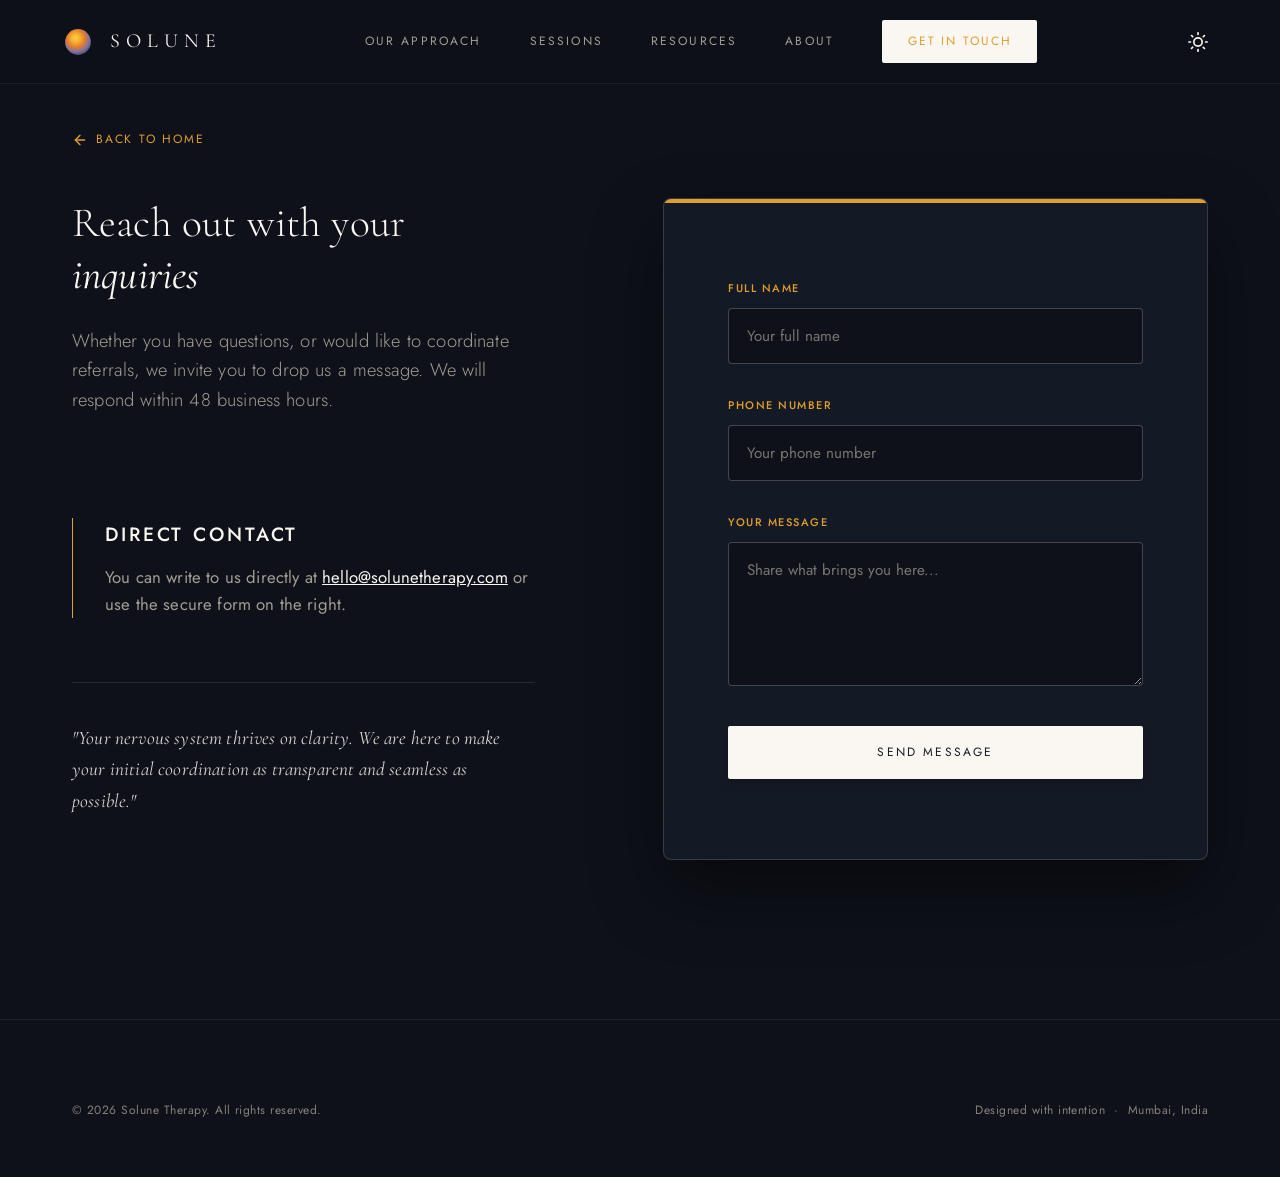
==== contact.html @ ceb23620 "Refactor contact paths, add discovery call form page, and optimize secondary page typography" ====
<!DOCTYPE html>
<html lang="en">
<head>
  <meta charset="UTF-8">
  <meta name="viewport" content="width=device-width, initial-scale=1.0">
  <meta name="description" content="Get in Touch with Solune Therapy — Clinical psychology practice in Mumbai. Secure contact form for general inquiries, coordination, and partnerships.">
  <title>Get in Touch — Solune Therapy</title>
  
  <!-- Preconnect and Load Google Fonts -->
  <link rel="preconnect" href="https://fonts.googleapis.com">
  <link rel="preconnect" href="https://fonts.gstatic.com" crossorigin>
  <link href="https://fonts.googleapis.com/css2?family=Cormorant+Garamond:ital,wght@0,300;0,400;0,500;0,600;1,300;1,400;1,500&family=Jost:wght@300;400;500;600&display=swap" rel="stylesheet">
  
  <!-- External Premium Stylesheet -->
  <link rel="stylesheet" href="style.css">

  <!-- Theme Initialization Blocker to prevent Flash of Light Theme (FOUC) -->
  <script>
    (function () {
      const savedTheme = localStorage.getItem('theme');
      if (savedTheme === 'light') {
        document.documentElement.setAttribute('data-theme', 'light');
      } else {
        document.documentElement.setAttribute('data-theme', 'dark');
      }
    })();
  </script>
</head>
<body>

  <!-- ── RESPONSIVE NAVIGATION BAR ── -->
  <nav id="navbar">
    <a class="nav-brand" href="index.html#navbar" aria-label="Solune Therapy Home">
      <svg viewBox="0 0 100 100" width="28" height="28" xmlns="http://www.w3.org/2000/svg" aria-hidden="true">
        <defs>
          <radialGradient id="logo-orb-grad" cx="45%" cy="38%" r="80%" fx="40%" fy="34%">
            <stop offset="0%" stop-color="#FFCF45" />
            <stop offset="22%" stop-color="#F5B030" />
            <stop offset="42%" stop-color="#E87E28" />
            <stop offset="63%" stop-color="#8A7298" />
            <stop offset="81%" stop-color="#3F5285" />
            <stop offset="100%" stop-color="#2E3F6E" />
          </radialGradient>
        </defs>
        <circle cx="50" cy="50" r="46" fill="url(#logo-orb-grad)" />
      </svg>
      <span class="nav-wordmark">SOLUNE</span>
    </a>
    
    <div class="nav-links" id="navLinks">
      <a href="index.html#philosophy">Our Approach</a>
      <a href="index.html#sessions">Sessions</a>
      <a href="resources.html">Resources</a>
      <a href="index.html#about">About</a>
      <a href="contact.html" class="btn-nav" style="color: var(--color-gold);">Get in Touch</a>
    </div>
    
    <div class="nav-actions">
      <button class="theme-toggle" id="themeToggle" aria-label="Toggle Dark/Light Mode">
        <!-- Moon Icon (shown in light mode) -->
        <svg class="moon-icon" width="20" height="20" viewBox="0 0 24 24" fill="none" stroke="currentColor" stroke-width="2" stroke-linecap="round" stroke-linejoin="round">
          <path d="M21 12.79A9 9 0 1 1 11.21 3 7 7 0 0 0 21 12.79z"></path>
        </svg>
        <!-- Sun Icon (shown in dark mode) -->
        <svg class="sun-icon" width="20" height="20" viewBox="0 0 24 24" fill="none" stroke="currentColor" stroke-width="2" stroke-linecap="round" stroke-linejoin="round">
          <circle cx="12" cy="12" r="5"></circle>
          <line x1="12" y1="1" x2="12" y2="3"></line>
          <line x1="12" y1="21" x2="12" y2="23"></line>
          <line x1="4.22" y1="4.22" x2="5.64" y2="5.64"></line>
          <line x1="18.36" y1="18.36" x2="19.78" y2="19.78"></line>
          <line x1="1" y1="12" x2="3" y2="12"></line>
          <line x1="21" y1="12" x2="23" y2="12"></line>
          <line x1="4.22" y1="19.72" x2="5.64" y2="18.3"></line>
          <line x1="18.36" y1="5.64" x2="19.78" y2="4.22"></line>
        </svg>
      </button>
      
      <button class="nav-hamburger" id="hamburgerBtn" aria-label="Toggle Navigation Menu" aria-expanded="false" aria-controls="mobileMenu">
        <span></span>
        <span></span>
        <span></span>
      </button>
    </div>
  </nav>

  <!-- Fullscreen Mobile Navigation Menu Overlay -->
  <div class="mobile-menu" id="mobileMenu" aria-hidden="true">
    <a href="index.html#philosophy" class="mobile-link">Our Approach</a>
    <a href="index.html#sessions" class="mobile-link">Sessions</a>
    <a href="resources.html" class="mobile-link">Resources</a>
    <a href="index.html#about" class="mobile-link">About</a>
    <a href="contact.html" class="btn-nav mobile-link">Get in Touch</a>
  </div>

  <!-- ── SPLIT CONTACT SECTION ── -->
  <section class="contact-split-section">
    <div class="container">
      
      <!-- Back to Home Link -->
      <a href="index.html" class="btn-back-link fade-in" style="margin-bottom: 3rem; margin-top: 0;">
        <svg width="16" height="16" viewBox="0 0 24 24" fill="none" stroke="currentColor" stroke-width="2" stroke-linecap="round" stroke-linejoin="round" aria-hidden="true">
          <line x1="19" y1="12" x2="5" y2="12"></line>
          <polyline points="12 19 5 12 12 5"></polyline>
        </svg>
        Back to Home
      </a>

      <div class="contact-split-grid">
        
        <!-- Left Editorial Column -->
        <div class="contact-info-col fade-in">
          <h1 class="contact-page-title">Reach out with your <em>inquiries</em> </h1>
          <p class="contact-page-desc">
            Whether you have questions, or would like to coordinate referrals, we invite you to drop us a message. We will respond within 48 business hours.
          </p>
          
          <div class="contact-info-blocks">
            <div class="info-block">
              <!-- <h2 class="info-block-title">General Correspondence</h2> -->
              <!-- <p class="info-block-text">
                For administrative details, scheduling support, or billing requests. We aim to respond to all written notes within 48 business hours.
              </p> -->
            </div>
            
            <div class="info-block">
              <h2 class="info-block-title">Direct Contact</h2>
              <p class="info-block-text">
                You can write to us directly at <a href="mailto:hello@solunetherapy.com">hello@solunetherapy.com</a> or use the secure form on the right.
              </p>
            </div>
          </div>
          
          <p class="contact-warm-note">
            "Your nervous system thrives on clarity. We are here to make your initial coordination as transparent and seamless as possible."
          </p>
        </div>
        
        <!-- Right Form Card Column -->
        <div class="contact-form-col fade-in delay-200">
          <form id="contactForm" class="contact-card-premium">
            <div class="form-group">
              <label for="contact-name">Full Name</label>
              <input type="text" id="contact-name" name="entry.1241017268" placeholder="Your full name" required>
            </div>
            
            <div class="form-group">
              <label for="contact-phone">Phone Number</label>
              <input type="tel" id="contact-phone" name="entry.153160068" placeholder="Your phone number" required>
            </div>
            
            <div class="form-group">
              <label for="contact-message">Your Message</label>
              <textarea id="contact-message" name="entry.1226630906" placeholder="Share what brings you here..." rows="5" required></textarea>
            </div>
            
            <div class="form-submit">
              <button type="submit" id="submitBtn" class="btn-primary" style="width: 100%;">Send Message</button>
            </div>
            
            <div id="formStatus" class="form-status-message" style="margin-top: 2rem;"></div>
          </form>
        </div>
        
      </div>
    </div>
  </section>

  <!-- ── FOOTER SECTION ── -->
  <footer>
    <div class="container">
      <div class="footer-inner">
        <p class="footer-copy">© 2026 Solune Therapy. All rights reserved.</p>
        <p class="footer-copy">Designed with intention &nbsp;·&nbsp; Mumbai, India</p>
      </div>
    </div>
  </footer>

  <!-- ── DYNAMIC JAVASCRIPT BEHAVIORS ── -->
  <script>
    document.addEventListener('DOMContentLoaded', () => {
      
      // ── THEME SWITCHING (DARK / LIGHT MODE) ──
      const themeToggle = document.getElementById('themeToggle');
      if (themeToggle) {
        themeToggle.addEventListener('click', () => {
          const currentTheme = document.documentElement.getAttribute('data-theme');
          const newTheme = currentTheme === 'dark' ? 'light' : 'dark';
          document.documentElement.setAttribute('data-theme', newTheme);
          localStorage.setItem('theme', newTheme);
        });
      }
      
      // ── NAVBAR SCROLL SHRUNK EFFECT ──
      const navbar = document.getElementById('navbar');
      window.addEventListener('scroll', () => {
        if (window.scrollY > 50) {
          navbar.classList.add('scrolled');
        } else {
          navbar.classList.remove('scrolled');
        }
      });

      // ── MOBILE MENU OVERLAY ──
      const hamburgerBtn = document.getElementById('hamburgerBtn');
      const mobileMenu = document.getElementById('mobileMenu');
      const mobileLinks = document.querySelectorAll('.mobile-link');

      function toggleMenu() {
        const isOpen = hamburgerBtn.classList.toggle('open');
        mobileMenu.classList.toggle('open');
        hamburgerBtn.setAttribute('aria-expanded', isOpen);
        mobileMenu.setAttribute('aria-hidden', !isOpen);
        document.body.style.overflow = isOpen ? 'hidden' : '';
      }

      hamburgerBtn.addEventListener('click', toggleMenu);
      mobileLinks.forEach(link => {
        link.addEventListener('click', () => {
          if (hamburgerBtn.classList.contains('open')) {
            toggleMenu();
          }
        });
      });

      // ── HEADLESS GOOGLE FORM BACKGROUND SUBMISSION ──
      const contactForm = document.getElementById('contactForm');
      const formStatus = document.getElementById('formStatus');
      const submitBtn = document.getElementById('submitBtn');

      if (contactForm) {
        contactForm.addEventListener('submit', (e) => {
          e.preventDefault();
          
          // Show sending status
          submitBtn.disabled = true;
          submitBtn.textContent = 'Sending...';
          formStatus.className = 'form-status-message';
          formStatus.textContent = '';

          const googleFormUrl = 'https://docs.google.com/forms/d/e/1FAIpQLScMYnf0p0vIUSnEUHN1Z_T4plshThfaB1vK6Vv3VLRre32qUw/formResponse';
          const formData = new FormData(contactForm);

          fetch(googleFormUrl, {
            method: 'POST',
            body: formData,
            mode: 'no-cors' // Silent post bypasses CORS restrictions
          })
          .then(() => {
            // Success
            submitBtn.disabled = false;
            submitBtn.textContent = 'Send Message';
            formStatus.className = 'form-status-message success';
            formStatus.textContent = 'Thank you. Your message has been received, and we will get back to you soon.';
            contactForm.reset();
          })
          .catch((error) => {
            // Error handling
            submitBtn.disabled = false;
            submitBtn.textContent = 'Send Message';
            formStatus.className = 'form-status-message error';
            formStatus.textContent = 'An error occurred. Please write directly to hello@solunetherapy.com.';
            console.error('Submission error:', error);
          });
        });
      }

      // ── SCROLL REVEAL INTERSECTION OBSERVER ──
      const observerOptions = {
        root: null,
        rootMargin: '0px',
        threshold: 0.12
      };

      const fadeObserver = new IntersectionObserver((entries, observer) => {
        entries.forEach(entry => {
          if (entry.isIntersecting) {
            entry.target.classList.add('visible');
            observer.unobserve(entry.target); // Unobserve to play animation only once
          }
        });
      }, observerOptions);

      document.querySelectorAll('.fade-in').forEach(element => {
        fadeObserver.observe(element);
      });
    });
  </script>

</body>
</html>
---- style.css ----
/* 
  Solune Therapy — Official Design System & Stylesheet
  Crafted with premium editorial styling, fluid animations, and a rich aesthetic.
*/

/* ── DESIGN SYSTEM VARIABLES ── */
:root {
  /* Constant Base Color Palette */
  --color-linen:       #FBF9F5; /* Pristine Warm Silk Ivory canvas */
  --color-cream:       #EFECE3; /* Soft tactile Warm Sand Linen panels & cards */
  --color-navy:        #253457; /* Rich, authoritative editorial slate-navy */
  --color-navy-mid:    #36476E; /* Medium slate-navy for active/hover */
  --color-slate:       #6B7FA8; /* Muted slate blue */
  --color-gold:        #E09E2D; /* Warm, radiant burnished gold highlight */
  --color-gold-light:  #F5B030; /* Glowing warm yellow gold */
  --color-amber:       #D66F23; /* Rich organic terracotta copper */
  --color-mauve:       #8A7298; /* Elegant signature mauve-purple */
  --color-stone:       #807B73; /* Refined, readable warm-taupe body text */
  --color-border:      #DFDACF; /* Very soft tactile paper-gray border */
  --color-border-light:#ECE7DB; /* Extremely subtle warm divider tone */
  --color-white:       #FFFFFF;
  
  /* Fonts */
  --font-serif:        'Cormorant Garamond', Georgia, serif;
  --font-sans:         'Jost', system-ui, -apple-system, BlinkMacSystemFont, sans-serif;
  
  /* Layout */
  --max-width:         1200px;
  --transition-smooth: all 0.4s cubic-bezier(0.25, 0.8, 0.25, 1);
  --transition-fast:   all 0.2s ease-in-out;

  /* Semantic Theme-dependent Variables (Default Light Theme) */
  --bg-primary:          var(--color-linen);
  --bg-secondary:        var(--color-cream);
  --bg-about:            var(--color-navy);
  --text-primary:        var(--color-navy);
  --text-secondary:      var(--color-stone);
  --text-highlight:      var(--color-mauve);
  --border-color:        var(--color-border);
  --border-light:        var(--color-border-light);
  --nav-bg:              rgba(251, 249, 245, 0.9);
  --nav-bg-scrolled:     rgba(251, 249, 245, 0.95);
  --nav-shadow:          rgba(37, 52, 87, 0.03);
  --btn-hover-shadow:    rgba(37, 52, 87, 0.15);
  --btn-ghost-hover-bg:  rgba(37, 52, 87, 0.02);
  --card-hover-shadow:   rgba(37, 52, 87, 0.04);
  --card-hover-border:   rgba(37, 52, 87, 0.12);
  --text-about:          rgba(251, 249, 245, 0.75);
  --text-about-title:    var(--color-linen);
  --input-bg:            #E6E2D8;
  --input-text:          var(--color-navy);
  --mobile-menu-bg:      var(--color-linen);
}

/* Premium Cozy Obsidian Dark Mode Theme Overrides */
[data-theme="dark"] {
  /* In-place overrides of original colors for non-re-engineered CSS lines */
  --color-linen:       #0E1119; /* Deep Obsidian Midnight */
  --color-cream:       #161A23; /* Warm Charcoal Ink panel */
  --color-navy:        #FAF7F2; /* Cream Soft White */
  --color-navy-mid:    #EDEBE6; /* Muted soft white for hover */
  --color-slate:       #A39E93; /* Warm muted stone gray */
  --color-mauve:       #BAA0C4; /* Lavender Mauve */
  --color-stone:       #A39E93; /* Warm stone for readable body copy */
  --color-border:      rgba(255, 255, 255, 0.12); /* Translucent thin border */
  --color-border-light:rgba(255, 255, 255, 0.06); /* Translucent thinner divider */
  --color-white:       #161A23;

  /* Overrides for semantic variable properties */
  --bg-primary:          #0E1119;
  --bg-secondary:        #161A23;
  --bg-about:            #1A1E29; /* Contrast warm dark slate */
  --text-primary:        #FAF7F2;
  --text-secondary:      #A39E93;
  --text-highlight:      #BAA0C4;
  --border-color:        rgba(255, 255, 255, 0.12);
  --border-light:        rgba(255, 255, 255, 0.06);
  --nav-bg:              rgba(14, 17, 25, 0.9);
  --nav-bg-scrolled:     rgba(14, 17, 25, 0.95);
  --nav-shadow:          rgba(0, 0, 0, 0.2);
  --btn-hover-shadow:    rgba(0, 0, 0, 0.25);
  --btn-ghost-hover-bg:  rgba(255, 255, 255, 0.04);
  --card-hover-shadow:   rgba(0, 0, 0, 0.3);
  --card-hover-border:   rgba(255, 255, 255, 0.25);
  --text-about:          rgba(250, 247, 242, 0.75);
  --text-about-title:    #FAF7F2;
  --input-bg:            #1A1E29;
  --input-text:          #FAF7F2;
  --mobile-menu-bg:      #0E1119;
}

/* ── RESET & BASE STYLES ── */
*, *::before, *::after {
  box-sizing: border-box;
  margin: 0;
  padding: 0;
}

html {
  scroll-behavior: smooth;
  scroll-padding-top: 5rem; /* Offsets fixed navbar during scroll */
}

body {
  font-family: var(--font-sans);
  background-color: var(--bg-primary);
  color: var(--text-primary);
  font-weight: 400;
  line-height: 1.75;
  letter-spacing: 0.01em;
  overflow-x: hidden;
  -webkit-font-smoothing: antialiased;
  -moz-osx-font-smoothing: grayscale;
  transition: background-color 0.4s ease, color 0.4s ease, border-color 0.4s ease, box-shadow 0.4s ease;
}

/* Smooth premium theme-switching transitions for all brand/layout base elements */
section, footer, h1, h2, h3, h4, p, span, a, input, button, svg, circle, hr, .strip {
  transition: background-color 0.4s ease, color 0.4s ease, border-color 0.4s ease, fill 0.4s ease, stroke 0.4s ease;
}

/* ── UTILITIES & WRAPPERS ── */
.container {
  max-width: var(--max-width);
  margin: 0 auto;
  padding: 0 2rem;
  width: 100%;
}

img {
  max-width: 100%;
  height: auto;
  display: block;
}

section {
  padding: 8rem 0;
  position: relative;
}

/* Typography elements */
em {
  font-style: italic;
  font-family: var(--font-serif);
}

.section-label {
  font-family: var(--font-sans);
  font-size: 12px;
  font-weight: 500;
  letter-spacing: 0.28em;
  text-transform: uppercase;
  color: var(--color-gold);
  margin-bottom: 1.25rem;
  display: inline-block;
}

.section-title {
  font-family: var(--font-serif);
  font-size: clamp(35px, 4.5vw, 55px);
  font-weight: 400;
  line-height: 1.15;
  color: var(--color-navy);
  letter-spacing: -0.01em;
}

.section-title em {
  color: var(--color-mauve);
}

/* ── NAVIGATION BAR ── */
nav {
  position: fixed;
  top: 0;
  left: 0;
  right: 0;
  z-index: 1000;
  display: flex;
  align-items: center;
  justify-content: space-between;
  padding: 1.25rem 4rem;
  background: var(--nav-bg);
  backdrop-filter: blur(16px);
  -webkit-backdrop-filter: blur(16px);
  border-bottom: 0.5px solid var(--color-border-light);
  transition: var(--transition-smooth);
}

nav.scrolled {
  padding: 1rem 4rem;
  background: var(--nav-bg-scrolled);
  box-shadow: 0 4px 30px var(--nav-shadow);
}

.nav-brand {
  display: flex;
  align-items: center;
  gap: 12px;
  text-decoration: none;
  transition: transform var(--transition-fast);
}

.nav-brand:hover {
  transform: scale(1.02);
}

.nav-brand svg {
  transition: transform 0.6s ease;
}

.nav-brand:hover svg {
  transform: rotate(15deg);
}

.nav-wordmark {
  font-family: var(--font-serif);
  font-size: 20px;
  font-weight: 400;
  letter-spacing: 0.3em;
  color: var(--color-navy);
  padding-left: 0.3em;
}

.nav-links {
  display: flex;
  align-items: center;
  gap: 3rem;
}

.nav-links a:not(.btn-nav) {
  font-family: var(--font-sans);
  font-size: 12px;
  font-weight: 400;
  letter-spacing: 0.18em;
  text-transform: uppercase;
  color: var(--color-stone);
  text-decoration: none;
  position: relative;
  padding: 0.4rem 0;
  transition: color 0.3s ease;
}

.nav-links a:not(.btn-nav)::after {
  content: '';
  position: absolute;
  bottom: 0;
  left: 0;
  width: 100%;
  height: 1px;
  background-color: var(--color-navy);
  transform: scaleX(0);
  transform-origin: right;
  transition: transform 0.3s cubic-bezier(0.25, 0.8, 0.25, 1);
}

.nav-links a:not(.btn-nav):hover {
  color: var(--color-navy);
}

.nav-links a:not(.btn-nav):hover::after {
  transform: scaleX(1);
  transform-origin: left;
}

/* Navigation button */
.btn-nav {
  font-family: var(--font-sans);
  font-size: 12px;
  font-weight: 400;
  letter-spacing: 0.16em;
  text-transform: uppercase;
  color: var(--color-cream);
  background-color: var(--color-navy);
  border: none;
  padding: 0.7rem 1.6rem;
  border-radius: 2px;
  cursor: pointer;
  text-decoration: none;
  display: inline-block;
  transition: var(--transition-smooth);
}

.btn-nav:hover {
  background-color: var(--color-navy-mid);
  transform: translateY(-1px);
  box-shadow: 0 4px 15px var(--btn-hover-shadow);
}

/* Navigation Actions (Toggle & Hamburger wrapper) */
.nav-actions {
  display: flex;
  align-items: center;
  gap: 1.5rem;
}

/* Theme Toggle Button */
.theme-toggle {
  background: none;
  border: none;
  cursor: pointer;
  color: var(--text-primary);
  display: flex;
  align-items: center;
  justify-content: center;
  padding: 0.5rem;
  border-radius: 50%;
  transition: background-color var(--transition-fast), color var(--transition-fast), transform var(--transition-smooth);
  position: relative;
}

.theme-toggle:hover {
  background-color: rgba(46, 66, 114, 0.05);
  transform: scale(1.08);
}

[data-theme="dark"] .theme-toggle:hover {
  background-color: rgba(255, 255, 255, 0.08);
}

.theme-toggle svg {
  stroke: currentColor;
  transition: transform 0.5s cubic-bezier(0.25, 0.8, 0.25, 1);
}

/* Toggle visibility of sun/moon icons based on theme */
.theme-toggle .sun-icon {
  display: none;
}

.theme-toggle .moon-icon {
  display: block;
}

[data-theme="dark"] .theme-toggle .sun-icon {
  display: block;
  transform: rotate(360deg);
}

[data-theme="dark"] .theme-toggle .moon-icon {
  display: none;
}

/* Hamburger menu button */
.nav-hamburger {
  display: none;
  flex-direction: column;
  justify-content: space-between;
  width: 22px;
  height: 14px;
  background: none;
  border: none;
  cursor: pointer;
  z-index: 200;
  padding: 0;
}

.nav-hamburger span {
  display: block;
  width: 100%;
  height: 1px;
  background-color: var(--color-navy);
  transition: var(--transition-smooth);
}

/* Hamburger active transformation */
.nav-hamburger.open span:nth-child(1) {
  transform: translateY(6.5px) rotate(45deg);
}

.nav-hamburger.open span:nth-child(2) {
  opacity: 0;
  transform: translateX(-10px);
}

.nav-hamburger.open span:nth-child(3) {
  transform: translateY(-6.5px) rotate(-45deg);
}

/* Fullscreen mobile navigation overlay */
.mobile-menu {
  position: fixed;
  top: 0;
  left: 0;
  width: 100vw;
  height: 100vh;
  background-color: var(--mobile-menu-bg);
  z-index: 900;
  display: flex;
  flex-direction: column;
  align-items: center;
  justify-content: center;
  gap: 2.25rem;
  opacity: 0;
  visibility: hidden;
  transition: opacity 0.4s ease, visibility 0.4s ease, background-color 0.4s ease;
  padding: 2rem;
}

.mobile-menu.open {
  opacity: 1;
  visibility: visible;
}

.mobile-menu a {
  font-family: var(--font-serif);
  font-size: 33px;
  font-weight: 400;
  color: var(--color-navy);
  text-decoration: none;
  letter-spacing: 0.05em;
  transition: color 0.3s ease, transform 0.3s ease;
}

.mobile-menu a:hover {
  color: var(--color-mauve);
  transform: scale(1.05);
}

.mobile-menu .btn-nav {
  font-family: var(--font-sans);
  font-size: 12px;
  font-weight: 400;
  letter-spacing: 0.16em;
  padding: 1rem 2.5rem;
  margin-top: 1.5rem;
  color: var(--color-cream) !important;
  background-color: var(--color-navy);
}

/* ── HERO SECTION ── */
.hero {
  min-height: 100vh;
  display: flex;
  flex-direction: column;
  align-items: center;
  justify-content: center;
  padding: 8rem 2rem 5rem;
  text-align: center;
  position: relative;
  overflow: hidden;
  background-color: var(--color-linen);
}

/* Breathing background circles */
.hero-bg-ring {
  position: absolute;
  top: 50%;
  left: 50%;
  transform: translate(-50%, -50%);
  width: 720px;
  height: 720px;
  border-radius: 50%;
  border: 0.5px solid var(--border-color);
  pointer-events: none;
  animation: breathe 10s ease-in-out infinite;
  z-index: 1;
}

.hero-bg-ring-2 {
  width: 500px;
  height: 500px;
  animation-delay: -3s;
}

.hero-bg-ring-3 {
  width: 280px;
  height: 280px;
  animation-delay: -6s;
}

@keyframes breathe {
  0%, 100% {
    opacity: 0.3;
    transform: translate(-50%, -50%) scale(1);
  }
  50% {
    opacity: 0.7;
    transform: translate(-50%, -50%) scale(1.04);
  }
}

/* Glowing 3D Orb wrapper */
.orb-wrap {
  position: relative;
  margin-bottom: 2rem;
  animation: floatOrb 7s ease-in-out infinite;
  z-index: 2;
  cursor: pointer;
}

.orb-wrap svg {
  filter: drop-shadow(0 15px 35px rgba(232, 126, 40, 0.18))
          drop-shadow(0 5px 15px rgba(138, 114, 152, 0.12));
  transition: transform 0.8s cubic-bezier(0.175, 0.885, 0.32, 1.275);
}

.orb-wrap:hover svg {
  transform: scale(1.08) rotate(5deg);
}

@keyframes floatOrb {
  0%, 100% {
    transform: translateY(0);
  }
  50% {
    transform: translateY(-10px);
  }
}

/* Hero Content */
.hero-title {
  font-family: var(--font-serif);
  font-size: clamp(44px, 6.5vw, 84px);
  font-weight: 400;
  line-height: 1.1;
  color: var(--color-navy);
  letter-spacing: -0.01em;
  margin-bottom: 1.5rem;
  max-width: 840px;
  z-index: 2;
}

.hero-title em {
  font-style: italic;
  font-family: var(--font-serif);
  color: var(--color-mauve);
}

.hero-desc {
  font-family: var(--font-sans);
  font-size: 16px;
  font-weight: 400;
  letter-spacing: 0.15em;
  text-transform: uppercase;
  color: var(--color-stone);
  max-width: 520px;
  margin: 0 auto 3rem;
  line-height: 1.8;
  z-index: 2;
}

/* Hero CTAs */
.hero-ctas {
  display: flex;
  gap: 1.25rem;
  align-items: center;
  justify-content: center;
  flex-wrap: wrap;
  z-index: 2;
}

.btn-primary {
  font-family: var(--font-sans);
  font-size: 12px;
  font-weight: 400;
  letter-spacing: 0.18em;
  text-transform: uppercase;
  color: var(--color-cream);
  background-color: var(--color-navy);
  border: none;
  padding: 0.95rem 2.5rem;
  border-radius: 2px;
  cursor: pointer;
  text-decoration: none;
  transition: var(--transition-smooth);
  box-shadow: 0 4px 10px var(--nav-shadow);
}

.btn-primary:hover {
  background-color: var(--color-navy-mid);
  transform: translateY(-2px);
  box-shadow: 0 8px 24px var(--btn-hover-shadow);
}

.btn-ghost {
  font-family: var(--font-sans);
  font-size: 12px;
  font-weight: 400;
  letter-spacing: 0.18em;
  text-transform: uppercase;
  color: var(--color-navy);
  background-color: transparent;
  border: 0.5px solid var(--color-border);
  padding: 0.95rem 2.5rem;
  border-radius: 2px;
  cursor: pointer;
  text-decoration: none;
  transition: var(--transition-smooth);
}

.btn-ghost:hover {
  border-color: var(--color-navy);
  background-color: var(--btn-ghost-hover-bg);
  transform: translateY(-2px);
}

/* Scroll hint indicator */
.hero-scroll-hint {
  position: absolute;
  bottom: 2rem;
  left: 50%;
  transform: translateX(-50%);
  display: flex;
  flex-direction: column;
  align-items: center;
  gap: 8px;
  font-size: 10px;
  font-weight: 400;
  letter-spacing: 0.22em;
  text-transform: uppercase;
  color: var(--color-stone);
  opacity: 0.8;
  z-index: 2;
}

.scroll-line {
  width: 0.5px;
  height: 44px;
  background: var(--color-border);
  animation: scrollAnimation 2.2s cubic-bezier(0.25, 0.8, 0.25, 1) infinite;
}

@keyframes scrollAnimation {
  0% {
    transform: scaleY(0);
    transform-origin: top;
    opacity: 0;
  }
  35% {
    transform: scaleY(1);
    transform-origin: top;
    opacity: 1;
  }
  65% {
    transform: scaleY(1);
    transform-origin: bottom;
    opacity: 1;
  }
  100% {
    transform: scaleY(0);
    transform-origin: bottom;
    opacity: 0;
  }
}

/* ── MARQUEE STRIP ── */
.strip {
  overflow: hidden;
  border-top: 0.5px solid var(--color-border-light);
  border-bottom: 0.5px solid var(--color-border-light);
  background-color: var(--color-cream);
  padding: 1.1rem 0;
  position: relative;
  z-index: 5;
}

.strip-track {
  display: flex;
  gap: 4rem;
  width: max-content;
  animation: marqueeLoop 30s linear infinite;
  will-change: transform;
}

@keyframes marqueeLoop {
  0% {
    transform: translate3d(0, 0, 0);
  }
  100% {
    transform: translate3d(-50%, 0, 0);
  }
}

.strip-item {
  font-family: var(--font-sans);
  font-size: 11px;
  font-weight: 500;
  letter-spacing: 0.22em;
  text-transform: uppercase;
  color: var(--color-navy);
  white-space: nowrap;
  display: flex;
  align-items: center;
  gap: 1.25rem;
}

.strip-dot {
  width: 4px;
  height: 4px;
  border-radius: 50%;
  background-color: var(--color-gold);
  flex-shrink: 0;
}

/* ── APPROACH / PHILOSOPHY SECTION ── */
.philosophy {
  background-color: var(--color-cream);
}

.phil-grid {
  display: grid;
  grid-template-columns: 1fr 1fr;
  gap: 7rem;
  align-items: flex-start;
}

.phil-left {
  position: sticky;
  top: 7rem;
}

.phil-body {
  font-family: var(--font-sans);
  font-size: 17px;
  font-weight: 400;
  color: var(--color-stone);
  line-height: 1.9;
  margin-top: 2rem;
  max-width: 470px;
}

.phil-pillars {
  display: flex;
  flex-direction: column;
}

.pillar {
  display: flex;
  gap: 2rem;
  align-items: flex-start;
  padding: 2.5rem 0;
  border-bottom: 0.5px solid var(--color-border-light);
  transition: var(--transition-smooth);
}

.pillar:first-child {
  border-top: 0.5px solid var(--color-border-light);
}

.pillar:hover {
  padding-left: 0.5rem;
}

.pillar-num {
  font-family: var(--font-serif);
  font-size: 19px;
  font-weight: 400;
  color: var(--color-gold);
  letter-spacing: 0.05em;
  padding-top: 3px;
  flex-shrink: 0;
  width: 30px;
}

.pillar-content {
  flex: 1;
}

.pillar-title {
  font-family: var(--font-serif);
  font-size: 25px;
  font-weight: 400;
  color: var(--color-navy);
  margin-bottom: 0.5rem;
  letter-spacing: 0.01em;
}

.pillar-desc {
  font-family: var(--font-sans);
  font-size: 15px;
  font-weight: 400;
  color: var(--color-stone);
  line-height: 1.85;
}

/* ── SESSIONS / SERVICES SECTION ── */
.services {
  background-color: var(--color-linen);
}

.services .section-title {
  margin-bottom: 4rem;
}

.services-grid {
  display: grid;
  grid-template-columns: repeat(3, 1fr);
  gap: 2rem;
}

.service-card {
  background-color: var(--color-cream);
  border: 0.5px solid var(--color-border);
  border-radius: 4px;
  padding: 3rem 2.25rem 2.75rem;
  display: flex;
  flex-direction: column;
  height: 100%;
  position: relative;
  overflow: hidden;
  transition: var(--transition-smooth);
}

/* Top highlight border line on hover */
.service-card::before {
  content: '';
  position: absolute;
  top: 0;
  left: 0;
  right: 0;
  height: 2px;
  background-color: var(--color-gold);
  transform: scaleX(0);
  transform-origin: left;
  transition: transform 0.4s cubic-bezier(0.25, 0.8, 0.25, 1);
}

.service-card:hover::before {
  transform: scaleX(1);
}

.service-card:hover {
  transform: translateY(-6px);
  box-shadow: 0 16px 45px var(--card-hover-shadow);
  border-color: var(--card-hover-border);
}

.service-icon {
  font-family: var(--font-sans);
  font-size: 14px;
  font-weight: 500;
  letter-spacing: 0.16em;
  text-transform: uppercase;
  color: var(--color-gold);
  margin-bottom: 1.5rem;
}

.service-title {
  font-family: var(--font-serif);
  font-size: 27px;
  font-weight: 400;
  color: var(--color-navy);
  margin-bottom: 1rem;
  line-height: 1.25;
}

.service-desc {
  font-family: var(--font-sans);
  font-size: 15.5px;
  font-weight: 400;
  color: var(--color-stone);
  line-height: 1.8;
  margin-bottom: 2.5rem;
  flex-grow: 1; /* Pushes the bottom link to align neatly */
}

.service-link {
  font-family: var(--font-sans);
  font-size: 12px;
  font-weight: 400;
  letter-spacing: 0.18em;
  text-transform: uppercase;
  color: var(--color-slate);
  text-decoration: none;
  display: flex;
  align-items: center;
  gap: 8px;
  margin-top: auto;
  transition: var(--transition-fast);
}

.service-link .service-arrow {
  display: inline-block;
  transition: transform 0.3s ease;
}

.service-link:hover {
  color: var(--color-navy);
}

.service-link:hover .service-arrow {
  transform: translateX(5px);
}

/* ── RESOURCES COMING SOON PANEL ── */
.resources-coming-soon-panel {
  background-color: var(--color-cream);
  border: 0.5px solid var(--color-border);
  border-radius: 4px;
  padding: 5rem 4rem;
  max-width: 800px;
  margin: 0 auto;
  text-align: center;
  position: relative;
  overflow: hidden;
  transition: var(--transition-smooth);
}

.resources-coming-soon-panel::before {
  content: '';
  position: absolute;
  top: 0;
  left: 0;
  right: 0;
  height: 2px;
  background-color: var(--color-gold);
}

.coming-soon-tag {
  font-family: var(--font-sans);
  font-size: 13px;
  font-weight: 500;
  letter-spacing: 0.18em;
  text-transform: uppercase;
  color: var(--color-gold);
  margin-bottom: 2rem;
  display: inline-block;
}

.coming-soon-title {
  font-family: var(--font-serif);
  font-size: clamp(28px, 3.5vw, 40px);
  font-weight: 400;
  color: var(--color-navy);
  margin-bottom: 1.5rem;
  line-height: 1.25;
}

.coming-soon-text {
  font-family: var(--font-sans);
  font-size: 17px;
  color: var(--color-navy);
  line-height: 1.8;
  max-width: 650px;
  margin: 0 auto 1.5rem;
  opacity: 0.95;
}

.coming-soon-subtext {
  font-family: var(--font-sans);
  font-size: 15px;
  color: var(--color-stone);
  line-height: 1.7;
  max-width: 600px;
  margin: 0 auto 3rem;
}

.coming-soon-actions {
  display: flex;
  justify-content: center;
  gap: 1.5rem;
}

@media (max-width: 768px) {
  .resources-coming-soon-panel {
    padding: 3.5rem 2rem;
  }
}

/* ── ABOUT SECTION ── */
.about {
  background-color: var(--bg-about);
  color: var(--text-about-title);
}

.about .section-label {
  color: var(--color-gold);
}

.about .section-title {
  color: var(--text-about-title);
}

.about .section-title em {
  color: var(--color-gold-light);
}

.about-grid {
  display: grid;
  grid-template-columns: 1fr 1.1fr;
  gap: 7rem;
  align-items: center;
}

/* Premium portrait photo frame placeholder */
.about-portrait {
  aspect-ratio: 3 / 4;
  max-width: 360px;
  width: 100%;
  background: rgba(255, 255, 255, 0.03);
  border: 0.5px solid rgba(255, 255, 255, 0.1);
  border-radius: 4px;
  display: flex;
  align-items: center;
  justify-content: center;
  position: relative;
  overflow: hidden;
  box-shadow: 0 20px 50px rgba(0, 0, 0, 0.15);
}

.about-portrait-placeholder {
  display: flex;
  flex-direction: column;
  align-items: center;
  gap: 1.25rem;
  text-align: center;
}

.about-portrait-placeholder svg {
  filter: drop-shadow(0 5px 15px rgba(255, 207, 69, 0.15));
  opacity: 0.8;
  animation: slowPulse 5s ease-in-out infinite;
}

@keyframes slowPulse {
  0%, 100% {
    transform: scale(1);
    opacity: 0.7;
  }
  50% {
    transform: scale(1.05);
    opacity: 0.9;
  }
}

.about-portrait-placeholder p {
  font-family: var(--font-sans);
  font-size: 11px;
  letter-spacing: 0.22em;
  text-transform: uppercase;
  color: var(--text-about);
  opacity: 0.5;
}

.about-body {
  font-family: var(--font-sans);
  font-size: 16.5px;
  font-weight: 400;
  color: var(--text-about);
  line-height: 1.9;
  margin-top: 2rem;
}

.about-body p {
  margin-bottom: 1.5rem;
}

.about-body p:last-child {
  margin-bottom: 0;
}

/* Credentials divider section */
.about-creds {
  display: flex;
  gap: 3rem;
  margin-top: 3rem;
  padding-top: 2.5rem;
  border-top: 0.5px solid var(--border-color);
}

.cred-num {
  font-family: var(--font-serif);
  font-size: 41px;
  font-weight: 400;
  color: var(--color-gold);
  line-height: 1;
}

.cred-label {
  font-family: var(--font-sans);
  font-size: 11px;
  letter-spacing: 0.16em;
  text-transform: uppercase;
  color: var(--text-about);
  opacity: 0.7;
  margin-top: 6px;
}

/* ── CONTACT / WAITLIST SECTION ── */
.waitlist {
  background-color: var(--color-cream);
  text-align: center;
}

.waitlist .section-title {
  margin: 0 auto;
  max-width: 650px;
}

.waitlist-sub {
  font-family: var(--font-sans);
  font-size: 16.5px;
  font-weight: 400;
  color: var(--color-stone);
  margin: 1.25rem auto 3rem;
  max-width: 460px;
  line-height: 1.8;
}

/* Subscription Form block */
.waitlist-form {
  display: flex;
  max-width: 480px;
  margin: 0 auto;
  border: 0.5px solid var(--color-border);
  border-radius: 4px;
  overflow: hidden;
  background-color: var(--color-linen);
  transition: var(--transition-smooth);
}

.waitlist-form:focus-within {
  border-color: var(--color-navy);
  box-shadow: 0 8px 30px var(--btn-hover-shadow);
}

.waitlist-form input {
  flex: 1;
  font-family: var(--font-sans);
  font-size: 14.5px;
  font-weight: 400;
  letter-spacing: 0.04em;
  color: var(--color-navy);
  background: transparent;
  border: none;
  padding: 1.1rem 1.5rem;
  outline: none;
}

.waitlist-form input::placeholder {
  color: var(--color-stone);
  opacity: 0.8;
}

.waitlist-form button {
  font-family: var(--font-sans);
  font-size: 12px;
  font-weight: 400;
  letter-spacing: 0.18em;
  text-transform: uppercase;
  color: var(--color-cream);
  background-color: var(--color-navy);
  border: none;
  padding: 1.1rem 1.8rem;
  cursor: pointer;
  transition: var(--transition-smooth);
  white-space: nowrap;
}

.waitlist-form button:hover {
  background-color: var(--color-navy-mid);
}

.waitlist-form button:disabled {
  background-color: var(--color-stone);
  cursor: not-allowed;
}

/* ── PREMIUM CUSTOM CONTACT FORM ── */
.contact-premium-form {
  max-width: 600px;
  margin: 4rem auto 2.5rem;
  background-color: #FFFFFF; /* High-contrast pristine white card in light mode */
  border: 0.5px solid var(--color-border);
  border-radius: 6px;
  padding: 4rem 3.5rem;
  text-align: left;
  box-shadow: 0 24px 60px rgba(37, 52, 87, 0.05); /* Luxurious soft slate-navy shadow */
  position: relative;
  overflow: hidden;
  transition: var(--transition-smooth);
}

.contact-premium-form::before {
  content: '';
  position: absolute;
  top: 0;
  left: 0;
  right: 0;
  height: 3px;
  background-color: var(--color-gold);
}

[data-theme="dark"] .contact-premium-form {
  background-color: #141A25; /* Lighter, rich charcoal-navy for gorgeous dark mode contrast */
  border-color: rgba(255, 255, 255, 0.08);
  box-shadow: 0 24px 60px rgba(0, 0, 0, 0.35);
}

.form-group {
  margin-bottom: 2rem;
  display: flex;
  flex-direction: column;
  gap: 0.6rem;
}

.form-group label {
  font-family: var(--font-sans);
  font-size: 11px;
  font-weight: 500;
  letter-spacing: 0.14em;
  text-transform: uppercase;
  color: var(--color-gold);
}

.form-group input,
.form-group textarea {
  font-family: var(--font-sans);
  font-size: 15px;
  color: var(--color-navy);
  background-color: var(--color-linen); /* Ivory inputs inside the white card in light mode */
  border: 0.5px solid var(--color-border);
  border-radius: 4px;
  padding: 1.1rem 1.25rem;
  outline: none;
  transition: var(--transition-smooth);
}

[data-theme="dark"] .form-group input,
[data-theme="dark"] .form-group textarea {
  background-color: #0E1119; /* Deeper obsidian inputs inside the charcoal card in dark mode */
}

.form-group input:focus,
.form-group textarea:focus {
  border-color: var(--color-gold);
  background-color: #FFFFFF; /* Sleek focus feedback in light mode */
  box-shadow: 0 4px 15px rgba(224, 158, 45, 0.08);
}

[data-theme="dark"] .form-group input:focus,
[data-theme="dark"] .form-group textarea:focus {
  background-color: #141A25; /* Sleek focus feedback in dark mode */
}

.form-group input::placeholder,
.form-group textarea::placeholder {
  color: var(--color-stone);
  opacity: 0.7;
}

.form-submit {
  display: flex;
  justify-content: center;
  margin-top: 2.5rem;
}

.form-submit button {
  width: 100%;
  padding: 1.1rem;
}

/* Form success & error status messages */
.form-status-message {
  margin-top: 1.5rem;
  font-family: var(--font-sans);
  font-size: 14.5px;
  line-height: 1.6;
  text-align: center;
  border-radius: 4px;
  padding: 1rem;
  display: none;
  transition: var(--transition-smooth);
}

.form-status-message.success {
  display: block;
  background-color: rgba(40, 167, 69, 0.08);
  color: #28a745;
  border: 0.5px solid rgba(40, 167, 69, 0.15);
}

.form-status-message.error {
  display: block;
  background-color: rgba(220, 53, 69, 0.08);
  color: var(--color-amber);
  border: 0.5px solid rgba(220, 53, 69, 0.15);
}

.waitlist-note {
  font-family: var(--font-sans);
  font-size: 12.5px;
  letter-spacing: 0.04em;
  color: var(--color-stone);
  margin-top: 1.25rem;
  opacity: 0.85;
}

/* ── FOOTER SECTION ── */
footer {
  background-color: var(--color-linen);
  border-top: 0.5px solid var(--color-border-light);
  padding: 5rem 0 3.5rem;
}

.footer-inner {
  display: flex;
  justify-content: space-between;
  align-items: flex-start;
  gap: 4rem;
  flex-wrap: wrap;
}

.footer-brand {
  flex: 1;
  min-width: 200px;
}

.footer-logo-wrap {
  display: flex;
  align-items: center;
  gap: 12px;
  margin-bottom: 1rem;
}

.footer-wordmark {
  font-family: var(--font-serif);
  font-size: 19px;
  font-weight: 400;
  letter-spacing: 0.28em;
  color: var(--color-navy);
}

.footer-tagline {
  font-family: var(--font-sans);
  font-size: 12px;
  letter-spacing: 0.16em;
  text-transform: uppercase;
  color: var(--color-stone);
}

.footer-links {
  display: flex;
  gap: 5rem;
  flex-wrap: wrap;
}

.footer-col {
  min-width: 150px;
}

.footer-col-label {
  font-family: var(--font-sans);
  font-size: 11px;
  font-weight: 500;
  letter-spacing: 0.22em;
  text-transform: uppercase;
  color: var(--color-amber);
  margin-bottom: 1.25rem;
}

.footer-col a, .footer-col p {
  display: block;
  font-family: var(--font-sans);
  font-size: 14.5px;
  font-weight: 400;
  color: var(--color-stone);
  text-decoration: none;
  margin-bottom: 0.65rem;
  transition: color var(--transition-fast);
  line-height: 1.6;
}

.footer-col a:hover {
  color: var(--color-navy);
}

/* Absolute bottom footer */
.footer-bottom {
  margin-top: 4.5rem;
  padding-top: 1.75rem;
  border-top: 0.5px solid var(--color-border-light);
  display: flex;
  justify-content: space-between;
  align-items: center;
  flex-wrap: wrap;
  gap: 1.5rem;
}

.footer-copy {
  font-family: var(--font-sans);
  font-size: 12px;
  font-weight: 400;
  color: var(--color-stone);
  letter-spacing: 0.04em;
  opacity: 0.8;
}

/* ── SCROLL ANIMATIONS (INTERSECTION OBSERVER) ── */
.fade-in {
  opacity: 0;
  transform: translateY(28px);
  transition: opacity 0.8s cubic-bezier(0.25, 0.8, 0.25, 1),
              transform 0.8s cubic-bezier(0.25, 0.8, 0.25, 1);
  will-change: opacity, transform;
}

.fade-in.visible {
  opacity: 1;
  transform: translateY(0);
}

/* Delay modifiers for sequential fade-in effects */
.delay-100 { transition-delay: 0.1s; }
.delay-200 { transition-delay: 0.2s; }
.delay-300 { transition-delay: 0.3s; }
.delay-400 { transition-delay: 0.4s; }

/* ── DEFENSIVE RESPONSIVE STYLING (MEDIA QUERIES) ── */

/* Tablet & Smaller Desktops */
@media (max-width: 1024px) {
  nav {
    padding: 1.25rem 2.5rem;
  }
  
  .phil-grid {
    gap: 4rem;
  }
  
  .about-grid {
    gap: 4rem;
  }
}

/* Tablets (Portrait / Landsacpe) */
@media (max-width: 900px) {
  section {
    padding: 6rem 0;
  }
  
  nav {
    padding: 1.1rem 2rem;
  }
  
  nav.scrolled {
    padding: 0.9rem 2rem;
  }
  
  .nav-links {
    display: none; /* Collapse desktop navigation */
  }
  
  .nav-hamburger {
    display: flex; /* Show menu triggers */
  }
  
  .phil-grid {
    grid-template-columns: 1fr;
    gap: 3.5rem;
  }
  
  .phil-left {
    position: static; /* Unstick layout on portrait screens */
  }
  
  .phil-body {
    max-width: 100%;
  }
  
  .services-grid {
    grid-template-columns: 1fr 1fr;
    gap: 1.5rem;
  }
  
  .about-grid {
    grid-template-columns: 1fr;
    gap: 3.5rem;
  }
  
  .about-portrait {
    max-width: 100%;
    aspect-ratio: 16 / 10; /* Landscape representation on medium viewports */
  }
  
  .footer-links {
    gap: 3.5rem;
  }
}

/* Mobile Devices */
@media (max-width: 600px) {
  section {
    padding: 5rem 0;
  }
  
  nav {
    padding: 1rem 1.5rem;
  }
  
  nav.scrolled {
    padding: 0.8rem 1.5rem;
  }
  
  .hero {
    padding: 7.5rem 1rem 4.5rem;
    min-height: 100svh; /* Dynamic viewport height to prevent overflow on mobile browsers */
  }
  
  .hero-bg-ring {
    width: min(85vw, 360px);
    height: min(85vw, 360px);
  }
  
  .hero-bg-ring-2 {
    width: min(65vw, 270px);
    height: min(65vw, 270px);
  }
  
  .hero-bg-ring-3 {
    width: min(45vw, 180px);
    height: min(45vw, 180px);
  }
  
  .orb-wrap svg {
    width: 90px;
    height: 90px;
  }
  
  .hero-title {
    font-size: clamp(36px, 10vw, 52px);
    line-height: 1.15;
    margin-bottom: 1.25rem;
  }
  
  .hero-desc {
    font-size: 14.5px;
    letter-spacing: 0.12em;
    margin-bottom: 2.25rem;
  }
  
  .hero-ctas {
    flex-direction: column;
    width: 100%;
    padding: 0 1rem;
    gap: 1rem;
  }
  
  .btn-primary, .btn-ghost {
    width: 100%;
    text-align: center;
    padding: 1.1rem 2rem;
  }
  
  .strip {
    padding: 0.8rem 0;
  }
  
  .strip-track {
    gap: 2.5rem;
  }
  
  .phil-grid {
    gap: 2.5rem;
  }
  
  .pillar {
    gap: 1.25rem;
    padding: 1.75rem 0;
  }
  
  .pillar-title {
    font-size: 22px;
  }
  
  .services-grid {
    grid-template-columns: 1fr;
    gap: 1.25rem;
  }
  
  .service-card {
    padding: 2.5rem 1.75rem;
  }
  
  .about-portrait {
    aspect-ratio: 4 / 3;
  }
  
  .about-creds {
    gap: 2rem;
    margin-top: 2rem;
    padding-top: 2rem;
  }
  
  .cred-num {
    font-size: 35px;
  }
  
  /* Subscription form stacked structure on narrow viewports */
  .waitlist-form {
    flex-direction: column;
    background-color: transparent;
    border: none;
    gap: 0.75rem;
    max-width: 100%;
  }
  
  .waitlist-form input {
    background-color: var(--color-linen);
    border: 0.5px solid var(--color-border);
    border-radius: 4px;
    width: 100%;
    padding: 1.1rem 1.25rem;
  }
  
  .waitlist-form input:focus {
    border-color: var(--color-navy);
  }
  
  .waitlist-form button {
    border-radius: 4px;
    padding: 1.1rem 2rem;
    width: 100%;
  }
  
  footer {
    padding: 4rem 0 2.5rem;
  }
  
  .footer-inner {
    flex-direction: column;
    gap: 2.5rem;
  }
  
  .footer-links {
    flex-direction: column;
    gap: 2.5rem;
    width: 100%;
  }
  
  .footer-col {
    width: 100%;
  }
  
  .footer-bottom {
    flex-direction: column;
    text-align: center;
    gap: 0.75rem;
    margin-top: 3.5rem;
  }
}

/* ── NEW RESOURCES SECTION ── */
.resources-hero {
  padding-top: 10rem;
  padding-bottom: 4rem;
  background-color: var(--bg-primary);
}

.resources-hero-desc {
  font-family: var(--font-sans);
  font-size: clamp(16px, 1.5vw, 20px);
  color: var(--text-secondary);
  max-width: 680px;
  margin-top: 1.5rem;
  line-height: 1.7;
}

.resources-grid {
  display: grid;
  grid-template-columns: repeat(2, 1fr);
  gap: 2rem;
  margin-bottom: 4rem;
}

@media (max-width: 768px) {
  .resources-grid {
    grid-template-columns: 1fr;
  }
}

/* ── ARTICLE / RESOURCE DETAIL PAGE ── */
.article-section {
  padding-top: 10rem;
  padding-bottom: 6rem;
}

.article-header {
  max-width: 800px;
  margin-bottom: 3.5rem;
}

.article-meta {
  font-family: var(--font-sans);
  font-size: 13px;
  color: var(--text-secondary);
  display: flex;
  align-items: center;
  gap: 1.5rem;
  margin-top: 1.5rem;
  letter-spacing: 0.05em;
  text-transform: uppercase;
}

.article-meta span {
  display: flex;
  align-items: center;
  gap: 6px;
}

.article-meta .dot {
  width: 4px;
  height: 4px;
  border-radius: 50%;
  background-color: var(--color-gold);
}

.article-content {
  max-width: 800px;
  font-family: var(--font-sans);
  font-size: 17px;
  line-height: 1.85;
  color: var(--text-secondary);
}

.article-content p {
  margin-bottom: 1.75rem;
}

.article-content h2, .article-content h3 {
  font-family: var(--font-serif);
  color: var(--text-primary);
  margin-top: 3rem;
  margin-bottom: 1.25rem;
  font-weight: 400;
  line-height: 1.3;
}

.article-content h2 {
  font-size: clamp(26px, 3vw, 36px);
}

.article-content h3 {
  font-size: clamp(22px, 2.5vw, 28px);
}

.article-content ul, .article-content ol {
  margin-bottom: 2rem;
  padding-left: 1.5rem;
}

.article-content li {
  margin-bottom: 0.75rem;
}

.article-content li::marker {
  color: var(--color-gold);
}

.article-content blockquote {
  border-left: 3px solid var(--color-gold);
  padding-left: 1.5rem;
  margin: 2.5rem 0;
  font-family: var(--font-serif);
  font-size: 21px;
  font-style: italic;
  line-height: 1.6;
  color: var(--text-primary);
}

/* PDF Download Card */
.download-card {
  background-color: var(--bg-secondary);
  border: 1px solid var(--border-color);
  border-radius: 6px;
  padding: 3rem 2.5rem;
  margin-top: 4rem;
  margin-bottom: 4rem;
  display: flex;
  align-items: center;
  justify-content: space-between;
  gap: 2rem;
  position: relative;
  overflow: hidden;
}

.download-card::before {
  content: '';
  position: absolute;
  top: 0;
  left: 0;
  right: 0;
  height: 3px;
  background-color: var(--color-mauve);
}

.download-info {
  flex: 1;
}

.download-tag {
  font-size: 11px;
  font-weight: 500;
  text-transform: uppercase;
  letter-spacing: 0.2em;
  color: var(--color-gold);
  margin-bottom: 0.75rem;
  display: inline-block;
}

.download-title {
  font-family: var(--font-serif);
  font-size: 24px;
  color: var(--text-primary);
  margin-bottom: 0.5rem;
  line-height: 1.3;
}

.download-desc {
  font-size: 14.5px;
  color: var(--text-secondary);
}

.btn-download {
  font-family: var(--font-sans);
  font-size: 12px;
  font-weight: 400;
  letter-spacing: 0.16em;
  text-transform: uppercase;
  color: var(--color-cream);
  background-color: var(--color-navy);
  border: none;
  padding: 1rem 2rem;
  border-radius: 2px;
  cursor: pointer;
  text-decoration: none;
  display: inline-flex;
  align-items: center;
  gap: 8px;
  white-space: nowrap;
  transition: var(--transition-smooth);
}

.btn-download:hover {
  background-color: var(--color-navy-mid);
  transform: translateY(-2px);
  box-shadow: 0 6px 20px var(--btn-hover-shadow);
}

.btn-back-link {
  display: inline-flex;
  align-items: center;
  gap: 8px;
  font-family: var(--font-sans);
  font-size: 12px;
  letter-spacing: 0.15em;
  text-transform: uppercase;
  color: var(--color-gold);
  text-decoration: none;
  margin-top: 2rem;
  transition: var(--transition-fast);
}

.btn-back-link:hover {
  color: var(--color-navy);
  transform: translateX(-4px);
}

@media (max-width: 768px) {
  .download-card {
    flex-direction: column;
    align-items: flex-start;
    padding: 2.25rem 1.75rem;
  }
  .btn-download {
    width: 100%;
    justify-content: center;
  }
}

/* ── PREMIUM SPLIT CONTACT & DISCOVERY CALL LAYOUTS ── */
.contact-split-section {
  padding: 8rem 0 10rem 0;
  background-color: var(--bg-primary);
}

.contact-split-grid {
  display: grid;
  grid-template-columns: 1fr 1.1fr;
  gap: 6rem;
  align-items: flex-start;
}

@media (max-width: 992px) {
  .contact-split-grid {
    grid-template-columns: 1fr;
    gap: 4rem;
  }
}

/* Left editorial info column */
.contact-info-col {
  padding-right: 2rem;
}

@media (max-width: 992px) {
  .contact-info-col {
    padding-right: 0;
  }
}

.contact-page-title {
  font-family: var(--font-serif);
  font-size: 2.6rem;
  line-height: 1.25;
  color: var(--text-primary);
  margin-bottom: 1.5rem;
  font-weight: 300;
}

.contact-page-title em {
  font-family: var(--font-serif);
  font-style: italic;
  font-weight: 400;
}

.contact-page-desc {
  font-size: 1.15rem;
  line-height: 1.6;
  color: var(--text-secondary);
  margin-bottom: 3.5rem;
  font-weight: 300;
}

.contact-info-blocks {
  display: flex;
  flex-direction: column;
  gap: 3rem;
  margin-bottom: 4rem;
}

.info-block {
  border-left: 1.5px solid var(--color-gold);
  padding-left: 2rem;
}

.info-block-title {
  font-family: var(--font-sans);
  font-size: 1.2rem;
  font-weight: 500;
  text-transform: uppercase;
  letter-spacing: 0.15em;
  color: var(--text-primary);
  margin-bottom: 0.75rem;
}

.info-block-text {
  font-size: 1.05rem;
  line-height: 1.6;
  color: var(--text-secondary);
}

.info-block-text a {
  color: var(--text-primary);
  text-decoration: underline;
  transition: var(--transition-fast);
}

.info-block-text a:hover {
  color: var(--color-gold);
}

.contact-warm-note {
  font-family: var(--font-serif);
  font-size: 1.2rem;
  line-height: 1.65;
  color: var(--text-primary);
  font-style: italic;
  opacity: 0.85;
  border-top: 0.5px solid var(--border-color);
  padding-top: 2.5rem;
}

/* Right form card column */
.contact-card-premium {
  background-color: #FFFFFF; /* High contrast pristine white in light mode */
  border: 1px solid var(--border-color);
  border-radius: 8px;
  padding: 5rem 4rem;
  box-shadow: 0 30px 70px rgba(37, 52, 87, 0.08); /* Luxurious multi-layered shadow */
  position: relative;
  overflow: hidden;
  transition: var(--transition-smooth);
}

[data-theme="dark"] .contact-card-premium {
  background-color: #141A25; /* Lighter charcoal card inside deep obsidian */
  border-color: rgba(255, 255, 255, 0.15); /* Strongly defined translucent border */
  box-shadow: 0 30px 70px rgba(0, 0, 0, 0.45);
}

.contact-card-premium::before {
  content: '';
  position: absolute;
  top: 0;
  left: 0;
  right: 0;
  height: 4px;
  background-color: var(--color-gold);
}

#discoveryCallForm.contact-card-premium::before {
  background-color: var(--color-mauve); /* Lavender-mauve accent for discovery calls */
}

/* High contrast inputs inside the white/charcoal cards */
.contact-card-premium .form-group input,
.contact-card-premium .form-group textarea {
  font-family: var(--font-sans);
  font-size: 0.95rem;
  color: var(--text-primary);
  background-color: var(--bg-primary); /* linen (#FBF9F5) in light | deep obsidian (#0E1119) in dark */
  border: 1px solid var(--border-color); /* strongly defined visible border */
  border-radius: 4px;
  padding: 1rem 1.15rem;
  outline: none;
  transition: var(--transition-smooth);
}

[data-theme="dark"] .contact-card-premium .form-group input,
[data-theme="dark"] .contact-card-premium .form-group textarea {
  border-color: rgba(255, 255, 255, 0.22); /* Highly visible border in dark mode */
  background-color: #0E1119;
}

.contact-card-premium .form-group input:focus,
.contact-card-premium .form-group textarea:focus {
  border-color: var(--color-gold) !important;
  background-color: #FFFFFF; /* High contrast white focus */
  box-shadow: 0 4px 20px rgba(224, 158, 45, 0.12);
}

[data-theme="dark"] .contact-card-premium .form-group input:focus,
[data-theme="dark"] .contact-card-premium .form-group textarea:focus {
  background-color: #141A25; /* High contrast charcoal focus */
  box-shadow: 0 4px 20px rgba(224, 158, 45, 0.22);
}

/* ── HOME CONTACT CARDS ── */
.home-contact-grid {
  display: grid;
  grid-template-columns: 1fr 1fr;
  gap: 3rem;
  margin: 4rem auto 2.5rem;
  max-width: 900px;
}

@media (max-width: 768px) {
  .home-contact-grid {
    grid-template-columns: 1fr;
    gap: 2rem;
  }
}

.home-contact-card {
  background-color: #FFFFFF; /* High contrast card on linen page background */
  border: 1px solid var(--border-color);
  border-radius: 6px;
  padding: 4rem 3.5rem;
  text-align: left;
  display: flex;
  flex-direction: column;
  justify-content: space-between;
  box-shadow: 0 10px 40px rgba(37, 52, 87, 0.04);
  transition: var(--transition-smooth);
  position: relative;
  overflow: hidden;
}

[data-theme="dark"] .home-contact-card {
  background-color: #141A25; /* Lighter charcoal card inside deep obsidian page */
  border-color: rgba(255, 255, 255, 0.1);
  box-shadow: 0 10px 40px rgba(0, 0, 0, 0.25);
}

.home-contact-card::before {
  content: '';
  position: absolute;
  top: 0;
  left: 0;
  right: 0;
  height: 4px;
  background-color: var(--color-gold);
}

.home-contact-card:nth-child(2)::before {
  background-color: var(--color-mauve);
}

.home-contact-card:hover {
  transform: translateY(-4px);
  box-shadow: 0 20px 50px rgba(37, 52, 87, 0.08);
  border-color: var(--color-gold);
}

[data-theme="dark"] .home-contact-card:hover {
  box-shadow: 0 20px 50px rgba(0, 0, 0, 0.4);
  border-color: rgba(255, 255, 255, 0.2);
}

.home-contact-card:nth-child(2):hover {
  border-color: var(--color-mauve);
}

.home-contact-card-title {
  font-family: var(--font-serif);
  font-size: 2.2rem;
  color: var(--text-primary);
  margin-bottom: 1.25rem;
  font-weight: 400;
}

.home-contact-card-desc {
  font-size: 1.45rem;
  line-height: 1.6;
  color: var(--text-secondary);
  margin-bottom: 2.5rem;
  flex-grow: 1;
}

.home-contact-card-btn {
  align-self: flex-start;
  width: 100%;
  text-align: center;
}
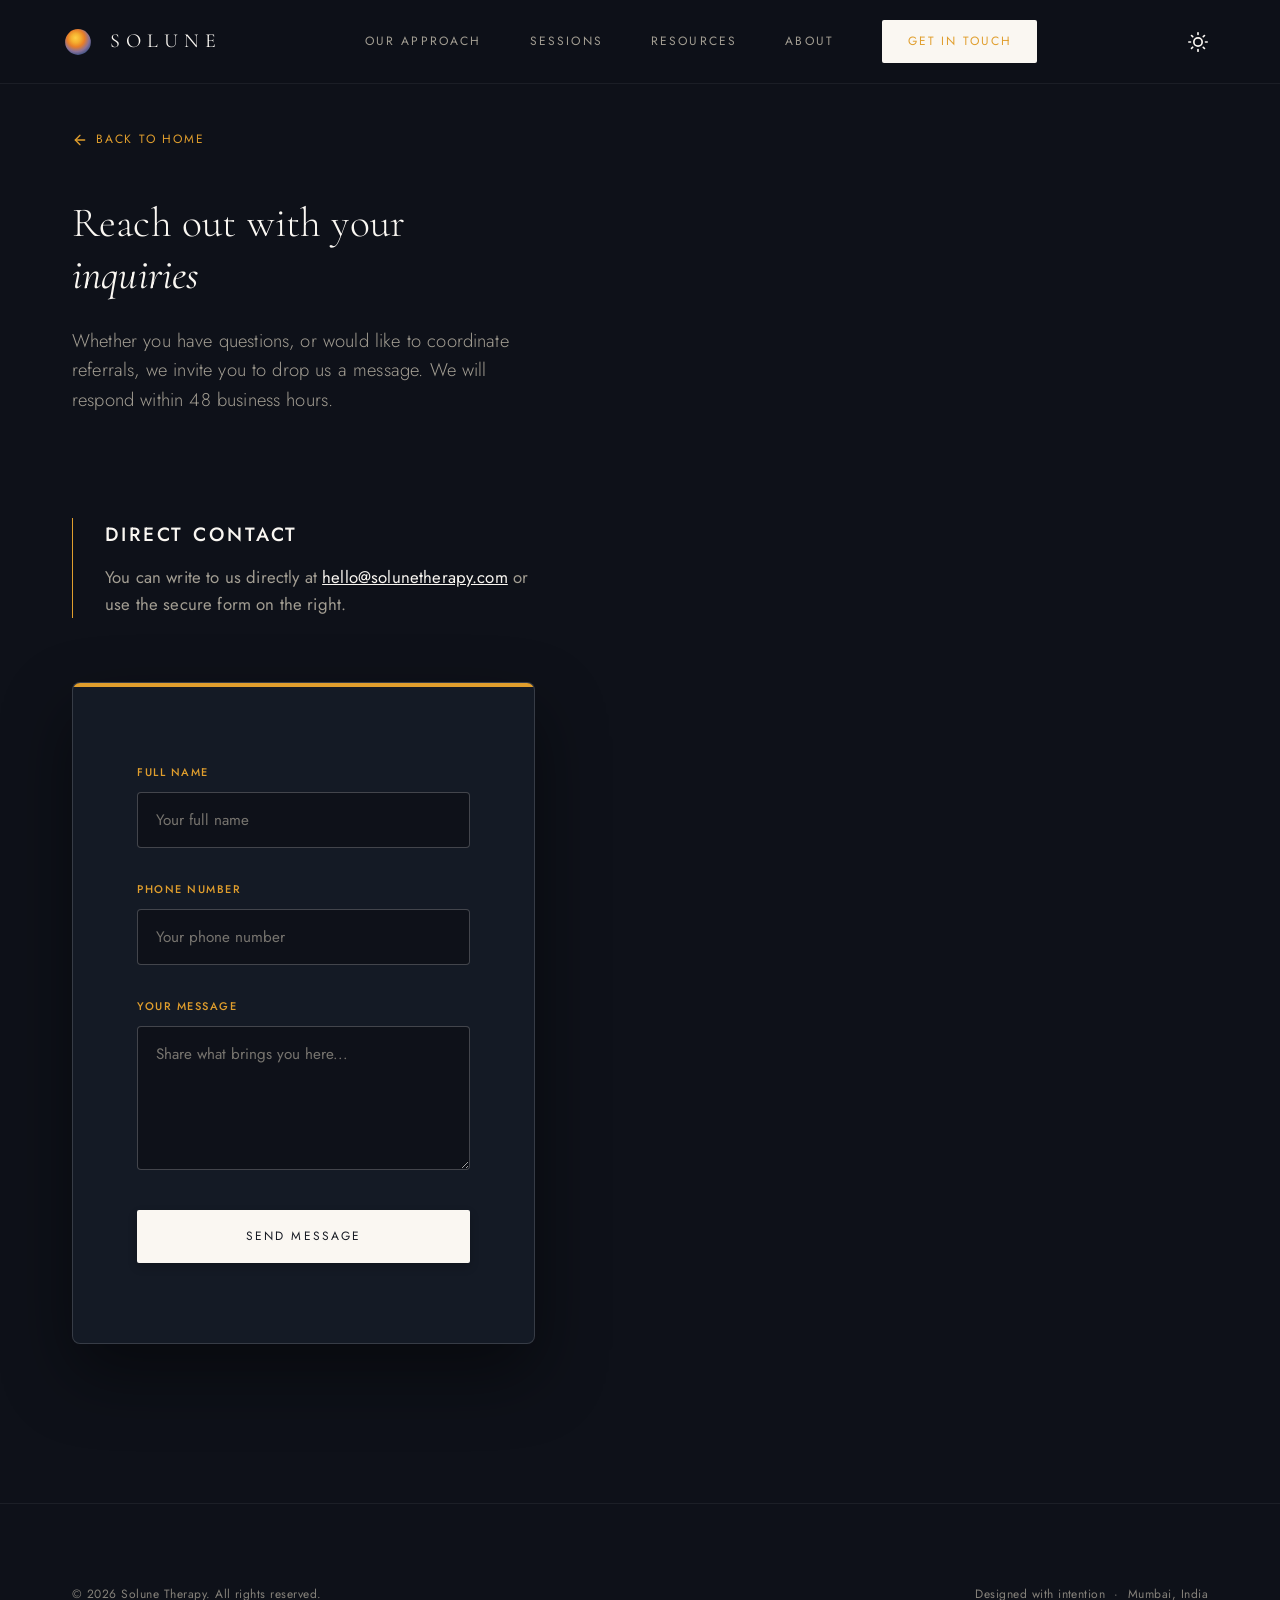
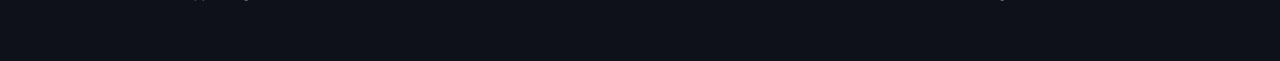
==== commit 9042a56a: "Update contact.html removed quote" ====
--- a/contact.html
+++ b/contact.html
@@ -130,10 +130,7 @@
             </div>
           </div>
           
-          <p class="contact-warm-note">
-            "Your nervous system thrives on clarity. We are here to make your initial coordination as transparent and seamless as possible."
-          </p>
-        </div>
+         
         
         <!-- Right Form Card Column -->
         <div class="contact-form-col fade-in delay-200">
--- a/style.css
+++ b/style.css
@@ -438,7 +438,89 @@
   text-align: center;
   position: relative;
   overflow: hidden;
-  background-color: var(--color-linen);
+  background-color: var(--bg-primary);
+}
+
+/* Background video styling */
+.hero-video-bg {
+  position: absolute;
+  top: 0;
+  left: 0;
+  width: 100%;
+  height: 100%;
+  object-fit: cover;
+  z-index: 1;
+  pointer-events: none;
+}
+
+/* Translucent gradient overlay for content contrast */
+.hero-overlay {
+  position: absolute;
+  top: 0;
+  left: 0;
+  width: 100%;
+  height: 100%;
+  background: radial-gradient(circle, rgba(14, 17, 25, 0.45) 0%, rgba(14, 17, 25, 0.75) 100%);
+  z-index: 1;
+  pointer-events: none;
+  transition: background 0.3s ease;
+}
+
+/* In light mode, use a slightly deeper transparent overlay (22% to 52%) so the video's natural colors are still fully visible, but text contrast is significantly improved */
+[data-theme="light"] .hero-overlay {
+  background: radial-gradient(circle, rgba(14, 17, 25, 0.22) 0%, rgba(14, 17, 25, 0.52) 100%);
+}
+
+/* Flex layout wrapper to raise contents above video background */
+.hero-content {
+  position: relative;
+  z-index: 2;
+  display: flex;
+  flex-direction: column;
+  align-items: center;
+  justify-content: center;
+  width: 100%;
+}
+
+/* Always use high-contrast light colors for hero content due to dark video background */
+.hero .hero-title {
+  color: #FAF7F2;
+  text-shadow: 0 1px 3px rgba(0, 0, 0, 0.6), 0 4px 20px rgba(0, 0, 0, 0.3);
+}
+
+.hero .hero-title em {
+  color: #E5D4ED; /* Brighter, glowing lavender-mauve for maximum contrast and pop */
+  text-shadow: 0 0 12px rgba(186, 160, 196, 0.4), 0 1px 2px rgba(0, 0, 0, 0.6);
+  font-weight: 500; /* Give the thin serif italic slightly more weight/presence */
+}
+
+.hero .hero-desc {
+  color: #FFFFFF; /* Bright white text for maximum legibility */
+  font-weight: 500; /* Subtle weight increase to stand out against stars */
+  text-shadow: 0 1px 2px rgba(0, 0, 0, 0.6), 0 3px 12px rgba(0, 0, 0, 0.3);
+}
+
+/* Override primary button in hero to be light with dark text for high contrast on dark video */
+.hero .btn-primary {
+  background-color: #FAF7F2;
+  color: #161A23;
+}
+
+.hero .btn-primary:hover {
+  background-color: #EDEBE6;
+  box-shadow: 0 8px 24px rgba(255, 255, 255, 0.15);
+}
+
+/* Override ghost button in hero for light text/border on dark video */
+.hero .btn-ghost {
+  color: #FAF7F2;
+  border: 1px solid rgba(255, 255, 255, 0.5); /* Thicker, more visible border */
+  text-shadow: 0 1px 2px rgba(0, 0, 0, 0.4);
+}
+
+.hero .btn-ghost:hover {
+  border-color: #FAF7F2;
+  background-color: rgba(255, 255, 255, 0.05);
 }
 
 /* Breathing background circles */
@@ -510,13 +592,13 @@
 /* Hero Content */
 .hero-title {
   font-family: var(--font-serif);
-  font-size: clamp(44px, 6.5vw, 84px);
+  font-size: clamp(42px, 6vw, 76px);
   font-weight: 400;
   line-height: 1.1;
   color: var(--color-navy);
   letter-spacing: -0.01em;
   margin-bottom: 1.5rem;
-  max-width: 840px;
+  max-width: 960px;
   z-index: 2;
 }
 
@@ -1039,6 +1121,7 @@
   color: var(--text-about);
   line-height: 1.9;
   margin-top: 2rem;
+  text-align: justify;
 }
 
 .about-body p {
@@ -1518,7 +1601,7 @@
   }
   
   .hero-title {
-    font-size: clamp(36px, 10vw, 52px);
+    font-size: clamp(28px, 8.5vw, 44px);
     line-height: 1.15;
     margin-bottom: 1.25rem;
   }
@@ -2124,4 +2207,87 @@
   text-align: center;
 }
 
-
+/* ── PREMIUM FAQ ACCORDION SECTION ── */
+.faq-section {
+  padding: 8rem 0;
+  background-color: var(--bg-primary); /* linen/cream alternated background */
+  border-top: 1px solid var(--border-color);
+}
+
+.faq-accordion {
+  margin-top: 4rem;
+  display: flex;
+  flex-direction: column;
+}
+
+.faq-item {
+  border-bottom: 1px solid var(--border-color);
+}
+
+.faq-trigger {
+  width: 100%;
+  display: flex;
+  justify-content: space-between;
+  align-items: center;
+  padding: 2.25rem 0;
+  background: transparent;
+  border: none;
+  cursor: pointer;
+  text-align: left;
+  font-family: var(--font-serif);
+  font-size: 1.6rem;
+  font-weight: 400;
+  color: var(--text-primary);
+  transition: color var(--transition-fast);
+}
+
+.faq-trigger:hover {
+  color: var(--color-gold);
+}
+
+.faq-icon {
+  color: var(--color-stone);
+  transition: transform var(--transition-smooth);
+  display: flex;
+  align-items: center;
+  justify-content: center;
+  margin-left: 1.5rem;
+}
+
+/* Plus/Minus Toggle Rotation Animation */
+.faq-trigger[aria-expanded="true"] .faq-icon {
+  transform: rotate(45deg);
+  color: var(--color-gold);
+}
+
+.faq-panel {
+  max-height: 0;
+  overflow: hidden;
+  transition: max-height 0.45s cubic-bezier(0.25, 1, 0.5, 1), opacity 0.3s ease;
+  opacity: 0;
+}
+
+.faq-panel[aria-hidden="false"] {
+  opacity: 1;
+}
+
+.faq-content {
+  padding-bottom: 2.25rem;
+}
+
+.faq-content p {
+  font-size: 1.15rem;
+  line-height: 1.65;
+  color: var(--text-secondary);
+  max-width: 820px;
+}
+
+@media (max-width: 768px) {
+  .faq-trigger {
+    font-size: 1.35rem;
+    padding: 1.75rem 0;
+  }
+  .faq-content p {
+    font-size: 1.05rem;
+  }
+}
